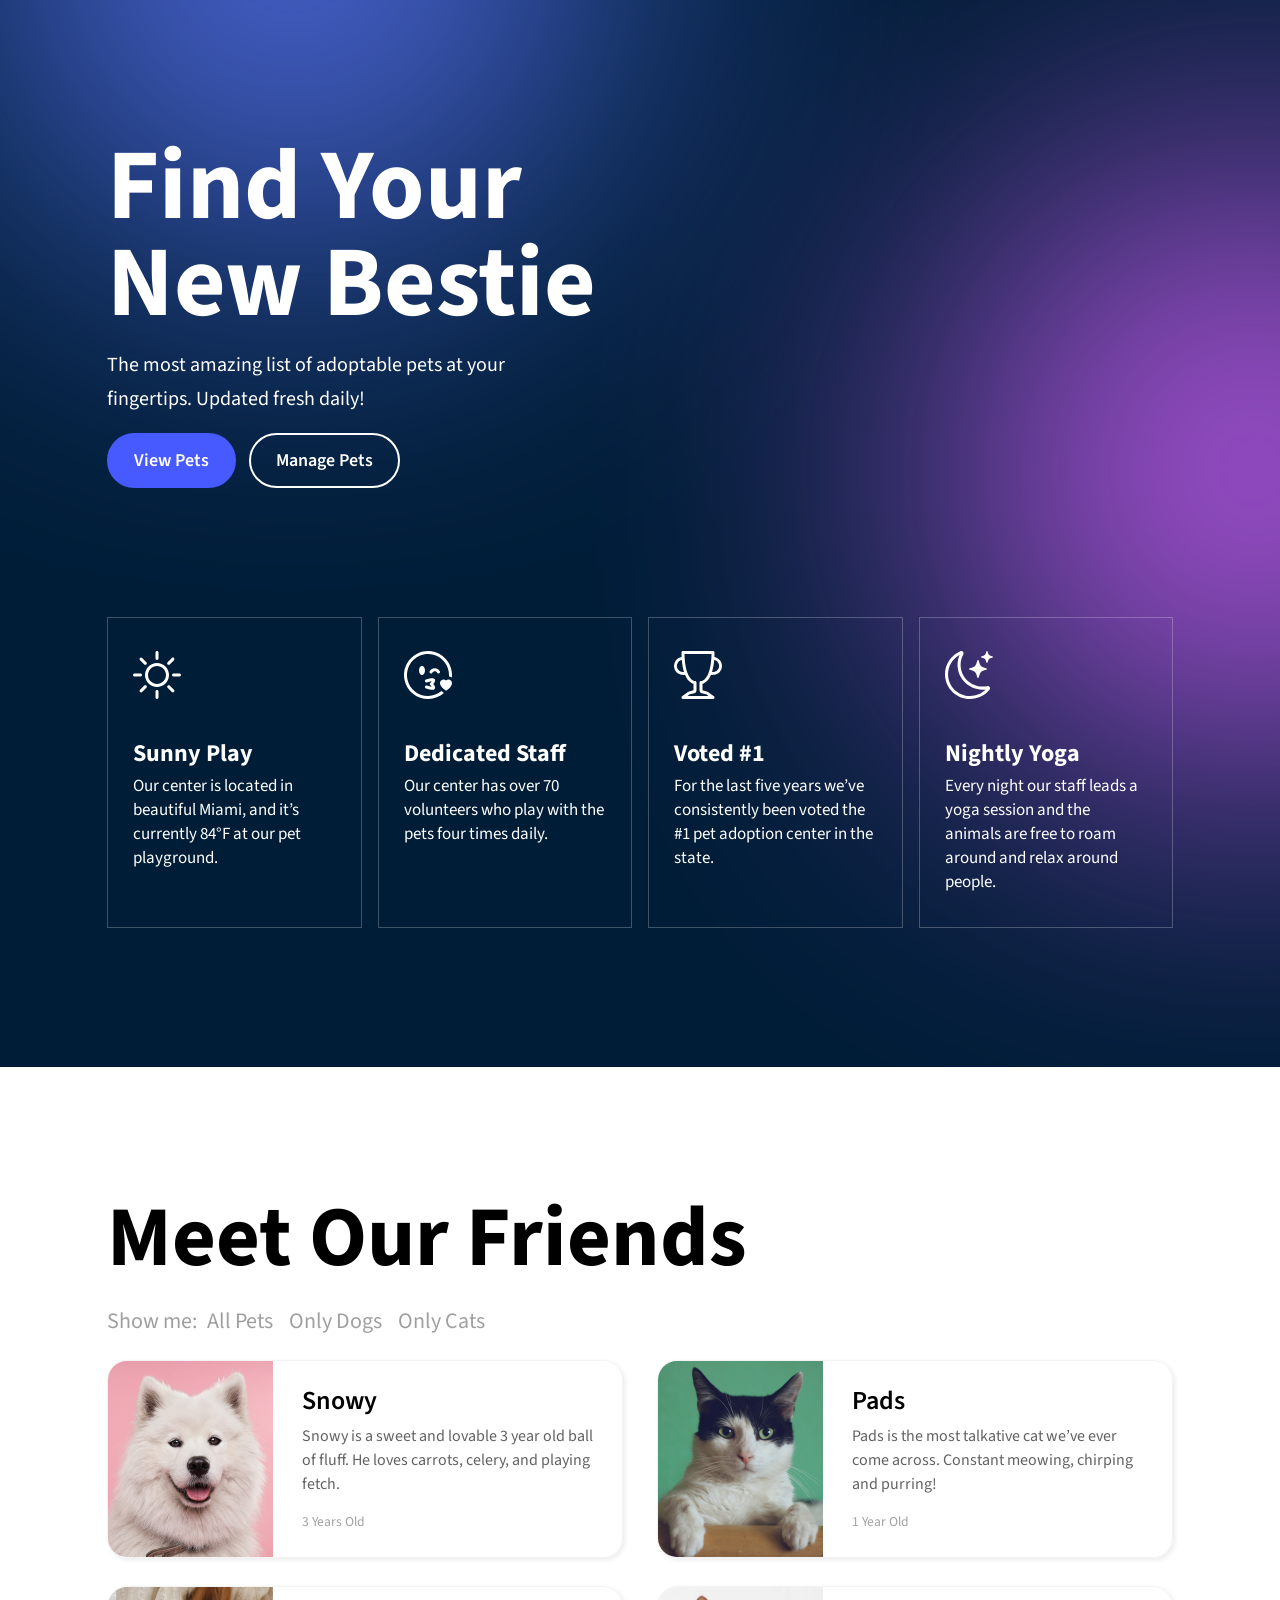
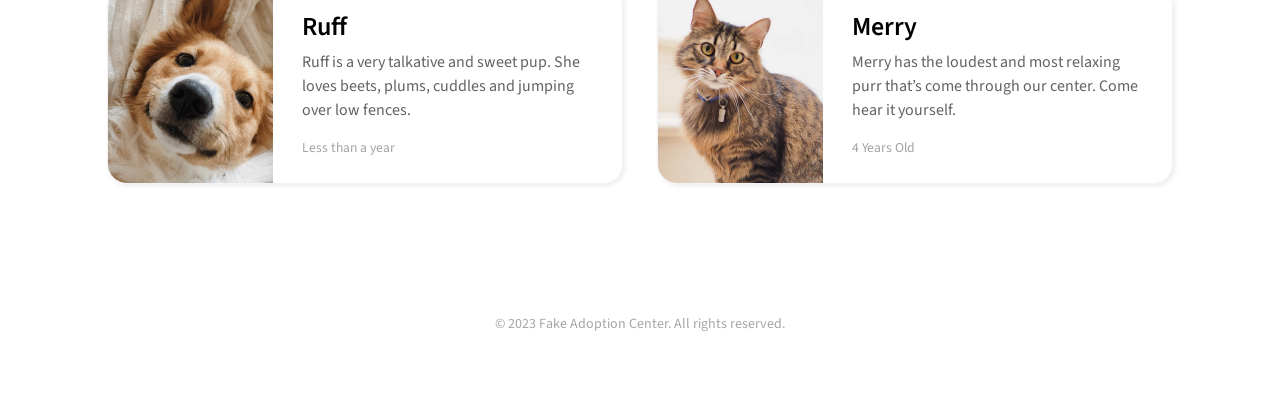
==== index.html @ 62ad1f4c "Update index.html" ====
<!DOCTYPE html>
<html lang="en">
  <head>
    <meta charset="UTF-8" />
    <meta name="viewport" content="width=device-width, initial-scale=1.0" />
    <title>Pet Adoption Center</title>
    <link rel="preconnect" href="https://fonts.googleapis.com" />
    <link rel="preconnect" href="https://fonts.gstatic.com" crossorigin />
    <link
      href="https://fonts.googleapis.com/css2?family=Source+Sans+3:wght@400;600;700&display=swap"
      rel="stylesheet"
    />
    <link rel="stylesheet" href="styles.css" />
  </head>

  <body>
    <div class="top-section-wrapper">
      <div class="top-section">
        <div class="actual-top-content">
          <h1>Find Your New Bestie</h1>
          <p class="intro-text">
            The most amazing list of adoptable pets at your fingertips. Updated
            fresh daily!
          </p>
          <div class="intro-buttons">
            <a href="#view-pets" class="our-btn utility-mr">View Pets</a>
            <a href="#" class="our-btn our-btn--outline">Manage Pets</a>
          </div>

          <div class="intro-features">
            <div class="intro-feature">
              <svg
                width="48"
                height="48"
                viewBox="0 0 48 48"
                fill="none"
                xmlns="http://www.w3.org/2000/svg"
              >
                <g clip-path="url(#clip0_15_6)">
                  <path
                    d="M24 33C21.6131 33 19.3239 32.0518 17.636 30.364C15.9482 28.6761 15 26.3869 15 24C15 21.6131 15.9482 19.3239 17.636 17.636C19.3239 15.9482 21.6131 15 24 15C26.3869 15 28.6761 15.9482 30.364 17.636C32.0518 19.3239 33 21.6131 33 24C33 26.3869 32.0518 28.6761 30.364 30.364C28.6761 32.0518 26.3869 33 24 33ZM24 36C27.1826 36 30.2348 34.7357 32.4853 32.4853C34.7357 30.2348 36 27.1826 36 24C36 20.8174 34.7357 17.7652 32.4853 15.5147C30.2348 13.2643 27.1826 12 24 12C20.8174 12 17.7652 13.2643 15.5147 15.5147C13.2643 17.7652 12 20.8174 12 24C12 27.1826 13.2643 30.2348 15.5147 32.4853C17.7652 34.7357 20.8174 36 24 36ZM24 0C24.3978 0 24.7794 0.158035 25.0607 0.43934C25.342 0.720644 25.5 1.10218 25.5 1.5V7.5C25.5 7.89782 25.342 8.27936 25.0607 8.56066C24.7794 8.84196 24.3978 9 24 9C23.6022 9 23.2206 8.84196 22.9393 8.56066C22.658 8.27936 22.5 7.89782 22.5 7.5V1.5C22.5 1.10218 22.658 0.720644 22.9393 0.43934C23.2206 0.158035 23.6022 0 24 0ZM24 39C24.3978 39 24.7794 39.158 25.0607 39.4393C25.342 39.7206 25.5 40.1022 25.5 40.5V46.5C25.5 46.8978 25.342 47.2794 25.0607 47.5607C24.7794 47.842 24.3978 48 24 48C23.6022 48 23.2206 47.842 22.9393 47.5607C22.658 47.2794 22.5 46.8978 22.5 46.5V40.5C22.5 40.1022 22.658 39.7206 22.9393 39.4393C23.2206 39.158 23.6022 39 24 39ZM48 24C48 24.3978 47.842 24.7794 47.5607 25.0607C47.2794 25.342 46.8978 25.5 46.5 25.5H40.5C40.1022 25.5 39.7206 25.342 39.4393 25.0607C39.158 24.7794 39 24.3978 39 24C39 23.6022 39.158 23.2206 39.4393 22.9393C39.7206 22.658 40.1022 22.5 40.5 22.5H46.5C46.8978 22.5 47.2794 22.658 47.5607 22.9393C47.842 23.2206 48 23.6022 48 24ZM9 24C9 24.3978 8.84196 24.7794 8.56066 25.0607C8.27936 25.342 7.89782 25.5 7.5 25.5H1.5C1.10218 25.5 0.720644 25.342 0.43934 25.0607C0.158035 24.7794 0 24.3978 0 24C0 23.6022 0.158035 23.2206 0.43934 22.9393C0.720644 22.658 1.10218 22.5 1.5 22.5H7.5C7.89782 22.5 8.27936 22.658 8.56066 22.9393C8.84196 23.2206 9 23.6022 9 24ZM40.971 7.029C41.2522 7.31029 41.4102 7.69175 41.4102 8.0895C41.4102 8.48725 41.2522 8.86871 40.971 9.15L36.729 13.395C36.5895 13.5343 36.424 13.6447 36.2419 13.72C36.0597 13.7953 35.8645 13.834 35.6674 13.8338C35.2694 13.8336 34.8878 13.6752 34.6065 13.3935C34.4672 13.254 34.3568 13.0885 34.2815 12.9064C34.2062 12.7242 34.1675 12.529 34.1677 12.3319C34.1679 11.9339 34.3263 11.5523 34.608 11.271L38.85 7.029C39.1313 6.74779 39.5128 6.58982 39.9105 6.58982C40.3082 6.58982 40.6897 6.74779 40.971 7.029ZM13.392 34.608C13.6732 34.8893 13.8312 35.2708 13.8312 35.6685C13.8312 36.0662 13.6732 36.4477 13.392 36.729L9.15 40.971C8.8671 41.2442 8.48819 41.3954 8.0949 41.392C7.7016 41.3886 7.32538 41.2308 7.04727 40.9527C6.76916 40.6746 6.61141 40.2984 6.60799 39.9051C6.60457 39.5118 6.75576 39.1329 7.029 38.85L11.271 34.608C11.5523 34.3268 11.9338 34.1688 12.3315 34.1688C12.7292 34.1688 13.1107 34.3268 13.392 34.608ZM40.971 40.971C40.6897 41.2522 40.3082 41.4102 39.9105 41.4102C39.5128 41.4102 39.1313 41.2522 38.85 40.971L34.608 36.729C34.3348 36.4461 34.1836 36.0672 34.187 35.6739C34.1904 35.2806 34.3482 34.9044 34.6263 34.6263C34.9044 34.3482 35.2806 34.1904 35.6739 34.187C36.0672 34.1836 36.4461 34.3348 36.729 34.608L40.971 38.85C41.2522 39.1313 41.4102 39.5128 41.4102 39.9105C41.4102 40.3082 41.2522 40.6897 40.971 40.971ZM13.392 13.395C13.1107 13.6762 12.7292 13.8342 12.3315 13.8342C11.9338 13.8342 11.5523 13.6762 11.271 13.395L7.029 9.15C6.88573 9.01163 6.77146 8.84611 6.69285 8.66311C6.61423 8.4801 6.57286 8.28327 6.57112 8.0841C6.56939 7.88493 6.60735 7.68741 6.68277 7.50307C6.75819 7.31872 6.86957 7.15125 7.01041 7.01041C7.15125 6.86957 7.31872 6.75819 7.50307 6.68277C7.68741 6.60735 7.88493 6.56939 8.0841 6.57112C8.28327 6.57286 8.4801 6.61423 8.66311 6.69285C8.84611 6.77146 9.01163 6.88573 9.15 7.029L13.392 11.271C13.5317 11.4103 13.6425 11.5759 13.7181 11.7581C13.7938 11.9403 13.8327 12.1357 13.8327 12.333C13.8327 12.5303 13.7938 12.7257 13.7181 12.9079C13.6425 13.0901 13.5317 13.2557 13.392 13.395Z"
                    fill="white"
                  />
                </g>
                <defs>
                  <clipPath id="clip0_15_6">
                    <rect width="48" height="48" fill="white" />
                  </clipPath>
                </defs>
              </svg>

              <h2>Sunny Play</h2>

              <p>
                Our center is located in beautiful Miami, and it&rsquo;s
                currently 84°F at our pet playground.
              </p>
            </div>
            <div class="intro-feature">
              <svg
                width="48"
                height="48"
                viewBox="0 0 48 48"
                fill="none"
                xmlns="http://www.w3.org/2000/svg"
              >
                <g clip-path="url(#clip0_15_29)">
                  <path
                    fill-rule="evenodd"
                    clip-rule="evenodd"
                    d="M37.479 40.104C33.7639 43.213 29.0881 44.9419 24.244 44.9977C19.4 45.0536 14.6856 43.433 10.8997 40.4105C7.11388 37.3881 4.48942 33.1497 3.47109 28.4135C2.45275 23.6774 3.10317 18.7349 5.31214 14.4234C7.5211 10.112 11.1527 6.69687 15.5917 4.75677C20.0306 2.81666 25.0037 2.4709 29.6684 3.77808C34.3331 5.08526 38.4024 7.96498 41.1867 11.9293C43.971 15.8935 45.2991 20.6985 44.946 25.53C45.978 25.629 46.986 25.971 47.871 26.514C48.458 20.9469 47.0804 15.3497 43.9766 10.6909C40.8728 6.03218 36.2382 2.60494 30.8745 1.00222C25.5109 -0.600492 19.7557 -0.277844 14.6048 1.91434C9.45393 4.10652 5.23138 8.03032 2.66779 13.0068C0.104206 17.9833 -0.639128 23.6994 0.566406 29.166C1.77194 34.6326 4.8505 39.5059 9.2694 42.9426C13.6883 46.3792 19.1695 48.1631 24.7647 47.9855C30.3599 47.8079 35.7169 45.68 39.909 41.97C39.0627 41.3968 38.2512 40.7737 37.479 40.104ZM26.286 30.444C25.1654 30.7128 24.0574 31.0311 22.965 31.398C22.7757 31.4677 22.5743 31.4985 22.3729 31.4886C22.1714 31.4787 21.974 31.4282 21.7925 31.3403C21.611 31.2523 21.4491 31.1286 21.3164 30.9766C21.1838 30.8247 21.0832 30.6475 21.0206 30.4557C20.9581 30.264 20.9348 30.0616 20.9523 29.8606C20.9697 29.6597 21.0275 29.4643 21.1222 29.2862C21.2169 29.1081 21.3466 28.9509 21.5034 28.8241C21.6602 28.6973 21.841 28.6034 22.035 28.548C23.175 28.173 24.441 27.786 25.611 27.519C26.721 27.261 27.951 27.06 28.92 27.195C29.4 27.261 30.102 27.45 30.603 28.053C31.167 28.731 31.164 29.544 30.996 30.168C30.7942 30.8115 30.4792 31.414 30.066 31.947C29.835 32.268 29.562 32.607 29.241 32.976C29.562 33.348 29.838 33.696 30.069 34.017C30.495 34.608 30.837 35.208 30.999 35.802C31.164 36.426 31.167 37.239 30.603 37.92C30.099 38.52 29.391 38.706 28.914 38.772C27.945 38.901 26.715 38.691 25.608 38.433C24.4031 38.1378 23.2111 37.7925 22.035 37.398C21.841 37.3426 21.6602 37.2487 21.5034 37.1219C21.3466 36.9951 21.2169 36.8379 21.1222 36.6598C21.0275 36.4817 20.9697 36.2863 20.9523 36.0854C20.9348 35.8844 20.9581 35.682 21.0206 35.4903C21.0832 35.2985 21.1838 35.1213 21.3164 34.9694C21.4491 34.8174 21.611 34.6937 21.7925 34.6057C21.974 34.5178 22.1714 34.4673 22.3729 34.4574C22.5743 34.4475 22.7757 34.4783 22.965 34.548C24.078 34.908 25.248 35.268 26.292 35.511C26.82 35.634 27.267 35.718 27.63 35.763C27.1687 35.1452 26.6655 34.5598 26.124 34.011C25.8544 33.7305 25.7044 33.3563 25.7055 32.9673C25.7066 32.5783 25.8588 32.2049 26.13 31.926C26.6693 31.3843 27.1705 30.8059 27.63 30.195C27.1781 30.2541 26.7295 30.3392 26.286 30.444ZM28.584 30.183L28.575 30.18L28.566 30.177C28.578 30.177 28.584 30.183 28.584 30.183ZM28.59 35.784L28.572 35.787C28.5778 35.7845 28.5838 35.7825 28.59 35.781V35.784ZM18 24C19.656 24 21 21.984 21 19.5C21 17.016 19.656 15 18 15C16.344 15 15 17.016 15 19.5C15 21.984 16.344 24 18 24ZM26.271 22.311C26.4432 22.4067 26.6325 22.4676 26.8282 22.4902C27.0239 22.5128 27.2221 22.4966 27.4115 22.4425C27.601 22.3885 27.7779 22.2976 27.9322 22.1752C28.0866 22.0528 28.2153 21.9012 28.311 21.729C28.5479 21.2867 28.8992 20.9161 29.3282 20.6559C29.7572 20.3958 30.2483 20.2556 30.75 20.25C31.767 20.25 32.685 20.82 33.189 21.729C33.3823 22.0767 33.7059 22.3334 34.0885 22.4425C34.471 22.5516 34.8813 22.5043 35.229 22.311C35.5767 22.1177 35.8333 21.7941 35.9425 21.4115C36.0516 21.029 36.0043 20.6187 35.811 20.271C35.3142 19.3613 34.5827 18.6013 33.6927 18.07C32.8026 17.5387 31.7865 17.2556 30.75 17.25C28.56 17.25 26.682 18.486 25.689 20.271C25.5933 20.4432 25.5324 20.6325 25.5098 20.8282C25.4872 21.0239 25.5034 21.2221 25.5575 21.4115C25.6115 21.601 25.7023 21.7779 25.8248 21.9322C25.9472 22.0866 26.0988 22.2153 26.271 22.311ZM42 29.484C45.33 26.064 53.652 32.052 42 39.75C30.348 32.052 38.67 26.064 42 29.487V29.484Z"
                    fill="white"
                  />
                </g>
                <defs>
                  <clipPath id="clip0_15_29">
                    <rect width="48" height="48" fill="white" />
                  </clipPath>
                </defs>
              </svg>

              <h2>Dedicated Staff</h2>

              <p>
                Our center has over 70 volunteers who play with the pets four
                times daily.
              </p>
            </div>
            <div class="intro-feature">
              <svg
                width="48"
                height="48"
                viewBox="0 0 48 48"
                fill="none"
                xmlns="http://www.w3.org/2000/svg"
              >
                <g clip-path="url(#clip0_15_31)">
                  <path
                    d="M7.5 1.5C7.5 1.10218 7.65804 0.720644 7.93934 0.43934C8.22065 0.158035 8.60218 0 9 0L39 0C39.3978 0 39.7794 0.158035 40.0607 0.43934C40.342 0.720644 40.5 1.10218 40.5 1.5C40.5 3.114 40.464 4.65 40.398 6.108C41.5834 6.30429 42.7175 6.73596 43.7334 7.37754C44.7493 8.01912 45.6265 8.85764 46.3131 9.84363C46.9998 10.8296 47.4821 11.9431 47.7316 13.1185C47.981 14.2938 47.9926 15.5072 47.7657 16.6872C47.5387 17.8671 47.0778 18.9896 46.4101 19.9885C45.7424 20.9874 44.8814 21.8426 43.8779 22.5034C42.8744 23.1643 41.7488 23.6176 40.5674 23.8365C39.3859 24.0554 38.1726 24.0355 36.999 23.778C34.629 29.373 31.365 32.109 28.5 32.811V39.33L32.775 40.398C33.357 40.542 33.906 40.803 34.386 41.163L39.9 45.3C40.1519 45.4889 40.3379 45.7522 40.4318 46.0527C40.5256 46.3533 40.5226 46.6757 40.423 46.9743C40.3235 47.273 40.1325 47.5328 39.8771 47.7169C39.6217 47.9009 39.3148 48 39 48H9C8.68518 48 8.37834 47.9009 8.12294 47.7169C7.86754 47.5328 7.67653 47.273 7.57698 46.9743C7.47742 46.6757 7.47436 46.3533 7.56823 46.0527C7.6621 45.7522 7.84814 45.4889 8.1 45.3L13.614 41.163C14.094 40.803 14.643 40.542 15.225 40.398L19.5 39.33V32.811C16.635 32.109 13.371 29.373 11.001 23.775C9.82676 24.0339 8.61255 24.0548 7.43008 23.8366C6.2476 23.6184 5.12084 23.1655 4.11634 22.5045C3.11184 21.8436 2.24997 20.9881 1.58162 19.9885C0.913275 18.9889 0.452009 17.8655 0.225066 16.6847C-0.00187797 15.5039 0.0101017 14.2895 0.260297 13.1134C0.510493 11.9373 0.993831 10.8232 1.68177 9.83701C2.3697 8.85081 3.24829 8.01245 4.26563 7.37146C5.28298 6.73047 6.41845 6.29984 7.605 6.105C7.53438 4.57102 7.49937 3.03561 7.5 1.5ZM7.797 9.12C6.23156 9.40643 4.84402 10.303 3.93963 11.6125C3.03523 12.922 2.68807 14.5371 2.9745 16.1025C3.26094 17.6679 4.15751 19.0555 5.46698 19.9599C6.77645 20.8643 8.39156 21.2114 9.957 20.925C8.958 17.775 8.193 13.887 7.797 9.12ZM38.046 20.925C39.6114 21.2114 41.2266 20.8643 42.536 19.9599C43.8455 19.0555 44.7421 17.6679 45.0285 16.1025C45.3149 14.5371 44.9678 12.922 44.0634 11.6125C43.159 10.303 41.7714 9.40643 40.206 9.12C39.807 13.89 39.042 17.775 38.046 20.925ZM10.512 3C10.533 4.551 10.59 6.018 10.68 7.407C11.07 13.491 12.051 18.045 13.29 21.408C15.882 28.44 19.452 30 21 30C21.3978 30 21.7794 30.158 22.0607 30.4393C22.342 30.7206 22.5 31.1022 22.5 31.5V39.33C22.5 39.9988 22.2765 40.6484 21.865 41.1756C21.4536 41.7029 20.8777 42.0775 20.229 42.24L15.951 43.308C15.7568 43.3563 15.5742 43.443 15.414 43.563L13.5 45H34.5L32.586 43.563C32.4249 43.4427 32.2412 43.356 32.046 43.308L27.771 42.24C27.1223 42.0775 26.5464 41.7029 26.135 41.1756C25.7235 40.6484 25.5 39.9988 25.5 39.33V31.5C25.5 31.1022 25.658 30.7206 25.9393 30.4393C26.2206 30.158 26.6022 30 27 30C28.548 30 32.118 28.44 34.71 21.408C35.949 18.048 36.93 13.488 37.32 7.407C37.41 6.018 37.467 4.551 37.488 3H10.512Z"
                    fill="white"
                  />
                </g>
                <defs>
                  <clipPath id="clip0_15_31">
                    <rect width="48" height="48" fill="white" />
                  </clipPath>
                </defs>
              </svg>

              <h2>Voted #1</h2>

              <p>
                For the last five years we&rsquo;ve consistently been voted the
                #1 pet adoption center in the state.
              </p>
            </div>
            <div class="intro-feature">
              <svg
                width="48"
                height="48"
                viewBox="0 0 48 48"
                fill="none"
                xmlns="http://www.w3.org/2000/svg"
              >
                <g clip-path="url(#clip0_15_33)">
                  <path
                    d="M18 0.83401C18.2928 1.18985 18.4722 1.62533 18.515 2.08418C18.5578 2.54303 18.462 3.00417 18.24 3.40801C16.5056 6.59243 15.5998 10.1619 15.606 13.788C15.606 25.851 25.44 35.619 37.56 35.619C39.141 35.619 40.68 35.454 42.159 35.139C42.6124 35.0408 43.0846 35.0784 43.5168 35.247C43.949 35.4156 44.3219 35.7077 44.589 36.087C44.871 36.4814 45.0147 36.9578 44.9979 37.4423C44.9811 37.9268 44.8046 38.3922 44.496 38.766C42.1431 41.6563 39.1747 43.9851 35.8075 45.5826C32.4403 47.18 28.759 48.0059 25.032 48C11.202 48 0 36.858 0 23.13C0 12.798 6.342 3.93601 15.372 0.18001C15.8218 -0.0100939 16.3212 -0.049112 16.795 0.0688175C17.2689 0.186747 17.6918 0.455256 18 0.83401ZM14.574 3.93301C11.1018 5.7955 8.19911 8.56394 6.17439 11.9441C4.14968 15.3243 3.0786 19.1898 3.075 23.13C3.075 35.19 12.912 44.958 25.032 44.958C27.9343 44.963 30.8088 44.3924 33.4892 43.2791C36.1695 42.1657 38.6024 40.5319 40.647 38.472C39.636 38.598 38.607 38.661 37.56 38.661C23.73 38.661 12.531 27.519 12.531 13.791C12.531 10.29 13.257 6.95701 14.574 3.93301Z"
                    fill="white"
                  />
                  <path
                    d="M32.382 9.44399C32.425 9.31408 32.5079 9.20102 32.6188 9.12089C32.7298 9.04076 32.8632 8.99763 33 8.99763C33.1369 8.99763 33.2702 9.04076 33.3812 9.12089C33.4921 9.20102 33.575 9.31408 33.618 9.44399L34.779 12.93C35.298 14.484 36.516 15.702 38.07 16.221L41.556 17.382C41.6859 17.425 41.799 17.5079 41.8791 17.6188C41.9592 17.7298 42.0024 17.8631 42.0024 18C42.0024 18.1368 41.9592 18.2702 41.8791 18.3812C41.799 18.4921 41.6859 18.575 41.556 18.618L38.07 19.779C37.3036 20.0343 36.6072 20.4647 36.0359 21.0359C35.4647 21.6071 35.0344 22.3036 34.779 23.07L33.618 26.556C33.575 26.6859 33.4921 26.799 33.3812 26.8791C33.2702 26.9592 33.1369 27.0024 33 27.0024C32.8632 27.0024 32.7298 26.9592 32.6188 26.8791C32.5079 26.799 32.425 26.6859 32.382 26.556L31.221 23.07C30.9657 22.3036 30.5353 21.6071 29.9641 21.0359C29.3929 20.4647 28.6964 20.0343 27.93 19.779L24.444 18.618C24.3141 18.575 24.201 18.4921 24.1209 18.3812C24.0408 18.2702 23.9977 18.1368 23.9977 18C23.9977 17.8631 24.0408 17.7298 24.1209 17.6188C24.201 17.5079 24.3141 17.425 24.444 17.382L27.93 16.221C28.6964 15.9656 29.3929 15.5353 29.9641 14.9641C30.5353 14.3928 30.9657 13.6964 31.221 12.93L32.382 9.44399ZM41.589 0.296994C41.6186 0.211573 41.6741 0.137502 41.7478 0.0850788C41.8214 0.0326558 41.9096 0.00448608 42 0.00448608C42.0904 0.00448608 42.1786 0.0326558 42.2522 0.0850788C42.3259 0.137502 42.3814 0.211573 42.411 0.296994L43.185 2.61899C43.53 3.65699 44.343 4.46999 45.381 4.81499L47.703 5.58899C47.7884 5.61861 47.8625 5.6741 47.9149 5.74776C47.9674 5.82142 47.9955 5.90958 47.9955 5.99999C47.9955 6.0904 47.9674 6.17857 47.9149 6.25222C47.8625 6.32588 47.7884 6.38138 47.703 6.41099L45.381 7.18499C44.8695 7.35516 44.4047 7.64224 44.0235 8.02344C43.6423 8.40464 43.3552 8.86946 43.185 9.38099L42.411 11.703C42.3814 11.7884 42.3259 11.8625 42.2522 11.9149C42.1786 11.9673 42.0904 11.9955 42 11.9955C41.9096 11.9955 41.8214 11.9673 41.7478 11.9149C41.6741 11.8625 41.6186 11.7884 41.589 11.703L40.815 9.38099C40.6448 8.86946 40.3578 8.40464 39.9766 8.02344C39.5954 7.64224 39.1305 7.35516 38.619 7.18499L36.297 6.41099C36.2116 6.38138 36.1375 6.32588 36.0851 6.25222C36.0327 6.17857 36.0045 6.0904 36.0045 5.99999C36.0045 5.90958 36.0327 5.82142 36.0851 5.74776C36.1375 5.6741 36.2116 5.61861 36.297 5.58899L38.619 4.81499C39.657 4.46999 40.47 3.65699 40.815 2.61899L41.589 0.299994V0.296994Z"
                    fill="white"
                  />
                </g>
                <defs>
                  <clipPath id="clip0_15_33">
                    <rect width="48" height="48" fill="white" />
                  </clipPath>
                </defs>
              </svg>

              <h2>Nightly Yoga</h2>

              <p>
                Every night our staff leads a yoga session and the animals are
                free to roam around and relax around people.
              </p>
            </div>
          </div>
        </div>

        <div class="circle"></div>
        <div class="circle-two"></div>
      </div>
    </div>

    <div class="page-section" id="view-pets">
      <div class="page-section-inner">
        <h2 class="page-section-title">Meet Our Friends</h2>
        <div class="pet-filter">
          <p>
            Show me: <button>All Pets</button> <button>Only Dogs</button>
            <button>Only Cats</button>
          </p>
        </div>

        <div class="list-of-pets">
          <div class="pet-card">
            <div class="pet-card-text">
              <h3>Snowy</h3>
              <p class="pet-description">
                Snowy is a sweet and lovable 3 year old ball of fluff. He loves
                carrots, celery, and playing fetch.
              </p>
              <p class="pet-age">3 Years Old</p>
            </div>
            <div class="pet-card-photo">
              <img
                src="images/snowy.jpg"
                alt="A white fluffy dog names Snowy"
              />
            </div>
          </div>
          <!--end of pet-card 1-->
          <div class="pet-card">
            <div class="pet-card-text">
              <h3>Pads</h3>
              <p class="pet-description">
                Pads is the most talkative cat we&rsquo;ve ever come across.
                Constant meowing, chirping and purring!
              </p>
              <p class="pet-age">1 Year Old</p>
            </div>
            <div class="pet-card-photo">
              <img src="images/pads.jpg" alt="Cute cat with black eye patch" />
            </div>
          </div>
          <!--end of pet-card 2-->
          <div class="pet-card">
            <div class="pet-card-text">
              <h3>Ruff</h3>
              <p class="pet-description">
                Ruff is a very talkative and sweet pup. She loves beets, plums,
                cuddles and jumping over low fences.
              </p>
              <p class="pet-age">Less than a year</p>
            </div>
            <div class="pet-card-photo">
              <img src="images/ruff.jpg" alt="An adorable tan and white dog" />
            </div>
          </div>
          <!--end of pet-card 3-->

          <div class="pet-card">
            <div class="pet-card-text">
              <h3>Merry</h3>
              <p class="pet-description">
                Merry has the loudest and most relaxing purr that&rsquo;s come
                through our center. Come hear it yourself.
              </p>
              <p class="pet-age">4 Years Old</p>
            </div>
            <div class="pet-card-photo">
              <img src="images/merry.jpg" alt="Cuddly brown and tan cat" />
            </div>
          </div>
          <!--end of pet-card 4-->
        </div>
      </div>
      <!--end of list-of-pets-->
    </div>

    <footer class="site-footer">
      <p>&copy; 2023 Fake Adoption Center. All rights reserved.</p>
    </footer>
  </body>
</html>
---- styles.css ----
/* pixels / 16 -> e.g 14 / 16 = 0.875rem */

body,
html {
  margin: 0;
  padding: 0;
  background-color: white;
}

html {
  scroll-behavior: smooth;
}

body {
  font-family: "Source Sans 3", sans-serif;
}

.top-section-wrapper {
  overflow: hidden;
  background-color: #001d37;
  padding-left: 16px;
  padding-right: 16px;
}

.top-section {
  color: white;
  padding-top: 80px;
  padding-bottom: 80px;
  max-width: 1066px;
  margin: 0 auto;
  position: relative;
}

.actual-top-content {
  z-index: 2;
  position: relative;
}

.top-section h1 {
  font-size: 4rem;
  margin: 0;
  line-height: 97.3%;
  max-width: 525px;
}

.intro-text {
  font-size: 1.25rem;
  line-height: 169.3%;
  margin: 1rem 0;
  max-width: 435px;
}

.intro-buttons {
  margin-bottom: 70px;
}

.our-btn {
  display: inline-block;
  font-size: 1.125rem;
  font-weight: 600;
  background-color: #475aff;
  border: 2px solid #475aff;
  color: #fff;
  text-decoration: none;
  padding: 13px 25px;
  border-radius: 1000px;
  transition: background-color 0.3s ease-out, border 0.3s ease-out,
    color 0.3s ease-out;
}

.our-btn:hover {
  background-color: #2e40e2;
  border: 2px solid #2e40e2;
}

.our-btn--outline {
  background-color: transparent;
  border: 2px solid white;
}
.our-btn--outline:hover {
  background-color: white;
  color: #475aff;
  border: 2px solid white;
}

.utility-mr {
  margin-right: 10px;
}

.intro-feature {
  padding: 33px 25px;
  border: 1px solid rgba(255, 255, 255, 0.24);
}

.intro-feature p {
  margin: 0;
  font-size: 1.0625rem;
}

.intro-feature h2 {
  font-size: 1.5rem;
  margin: 31px 0 3px 0;
}

.intro-features {
  display: grid;
  column-gap: 16px;
  row-gap: 16px;
}

@media screen and (min-width: 580px) {
  .intro-features {
    grid-template-columns: 1fr 1fr;
  }
}
@media screen and (min-width: 900px) {
  .intro-features {
    grid-template-columns: 1fr 1fr 1fr 1fr;
  }
}

.circle {
  width: 617px;
  height: 617px;
  background: #d660ff;
  opacity: 0.85;
  border-radius: 50%;
  filter: blur(150px);
  position: absolute;
  top: 162px;
  right: -390px;
}

.circle-two {
  width: 617px;
  height: 617px;
  background: #6079ff;
  opacity: 0.85;
  border-radius: 50%;
  filter: blur(150px);
  position: absolute;
  top: -365px;
  left: -123px;
}

.page-section {
  background-color: #fff;
  padding: 70px 16px;
}

.page-section-inner {
  max-width: 1066px;
  margin: 0 auto;
}

.page-section-title {
  font-size: 4rem;
  margin: 0;
  line-height: 1;
}

.pet-filter {
  color: #9f9f9f;
  font-size: 1.15rem;
}

.pet-filter button {
  background-color: transparent;
  border: none;
  font-family: "Source Sans 3", sans-serif;
  font-size: 1.15rem;
  color: #9f9f9f;
}

.site-footer p {
  text-align: center;
  color: #a6a6a6;
  font-size: 0.875rem;
  margin: 0;
  padding: 0 0 65px 0;
}

/* Pet Cards */
.list-of-pets {
  display: grid;
  grid-template-columns: repeat(auto-fit, minmax(340px, 1fr));
  column-gap: 34px;
  row-gap: 16px;
}

.pet-card {
  overflow: hidden;
  /* if I don't have this the image overflows... */
  /* ...the cards have rounded corners, but the overflow makes the square */
  display: grid;
  grid-template-columns: 120px 1fr;
  border: 1px solid #f3f3f3;
  box-shadow: 2px 2px 5px rgba(0, 0, 0, 0.08);
  border-radius: 20px;
}

.pet-card-photo {
  order: 1;
  grid-row: 1;
}

.pet-card-photo img {
  width: 100%;
  height: 100%;
  object-fit: cover;
  display: block;
}

.pet-card-text {
  padding: 18px 16px;
}

.pet-card-text h3 {
  margin: 0 0 5px 0;
  font-size: 1.625rem;
  font-weight: 600;
}

.pet-description {
  font-size: 0.9rem;
  margin: 0 0 1rem 0;
  color: #626262;
  line-height: 150%;
}

.pet-age {
  color: #a2a2a2;
  font-size: 0.85rem;
  margin: 0;
}
/* end of pet cards */

@media screen and (min-width: 600px) {
  .pet-card {
    grid-template-columns: 165px 1fr;
  }
  .pet-description {
    font-size: 1rem;
  }
  .pet-card-text {
    padding: 21px 29px;
  }
  .list-of-pets {
    row-gap: 28px;
  }
  .pet-filter {
    font-size: 1.375rem;
  }
  .pet-filter button {
    font-size: 1.375rem;
  }
  .page-section-title {
    font-size: 5.31rem;
  }
  .page-section {
    padding: 130px 16px;
  }
  .intro-buttons {
    margin-bottom: 129px;
  }

  .top-section h1 {
    font-size: 6.25rem;
  }
  .top-section {
    padding-top: 139px;
    padding-bottom: 139px;
  }
}
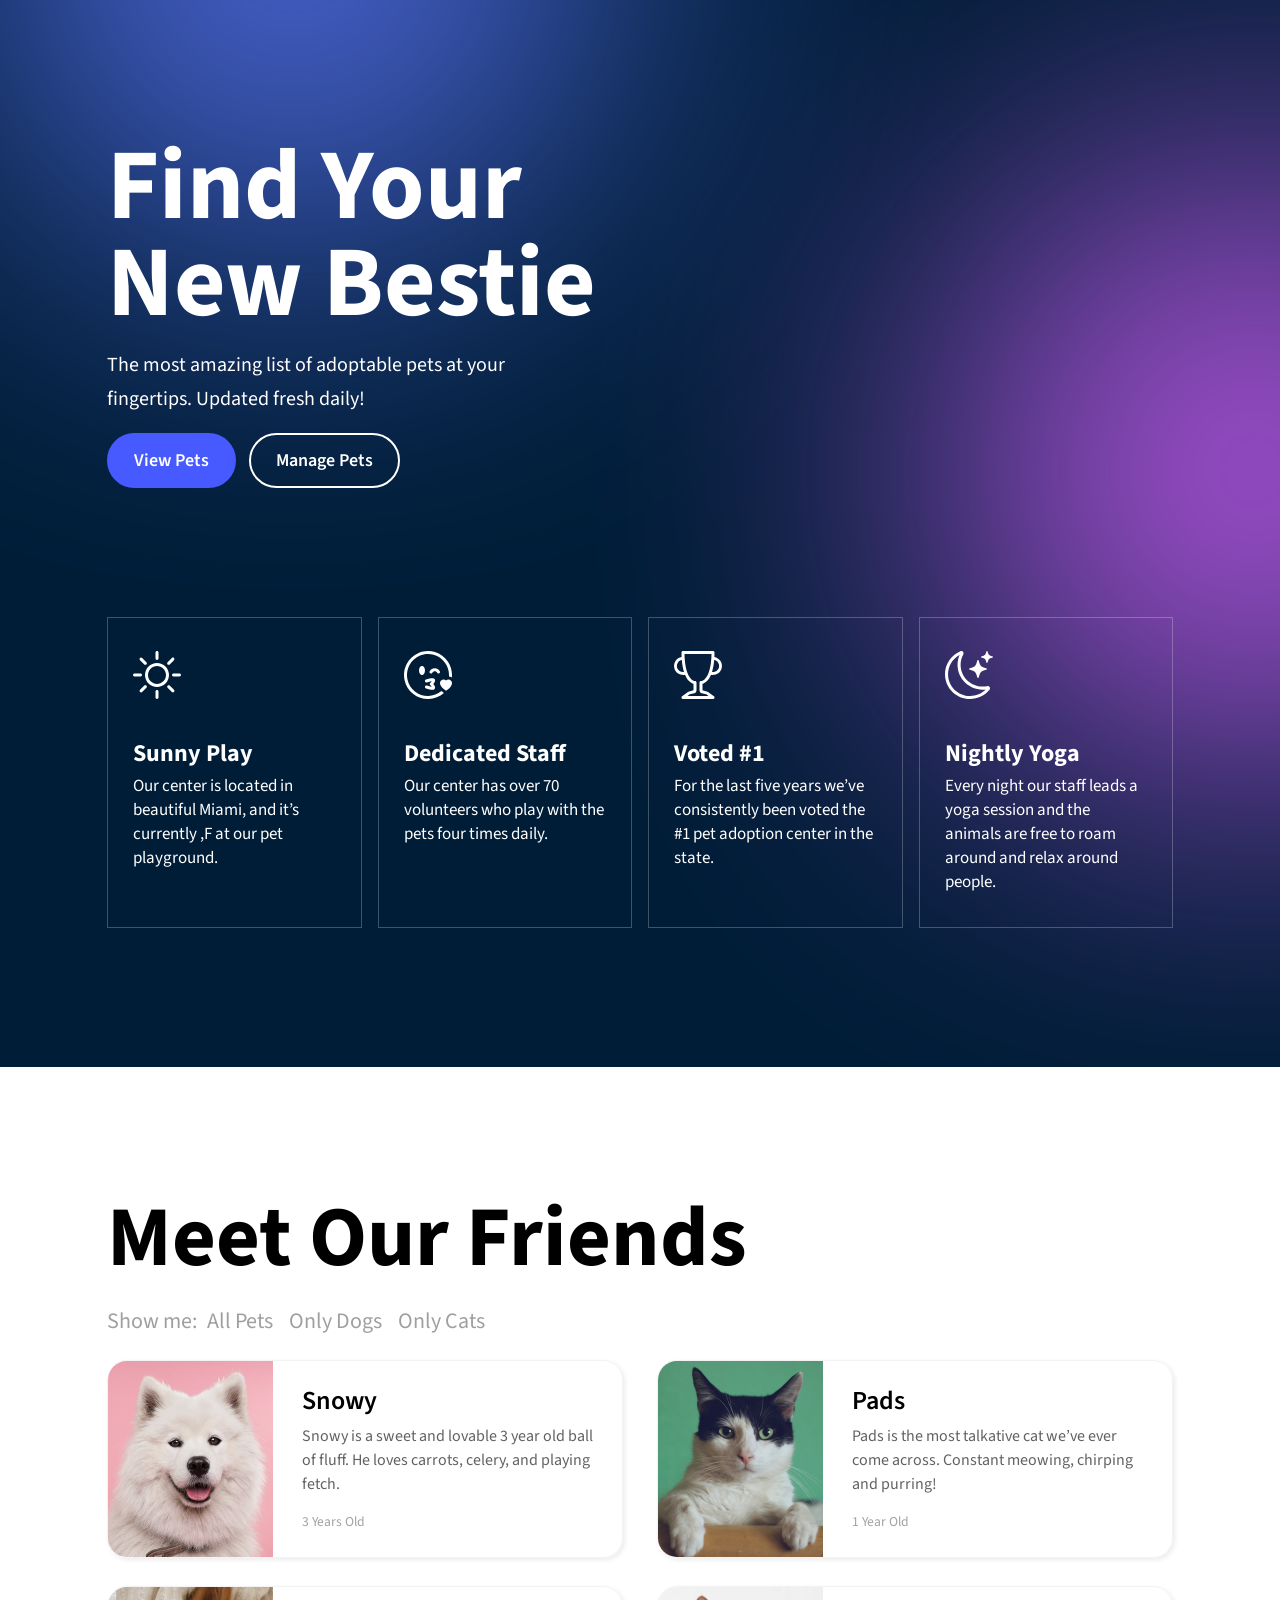
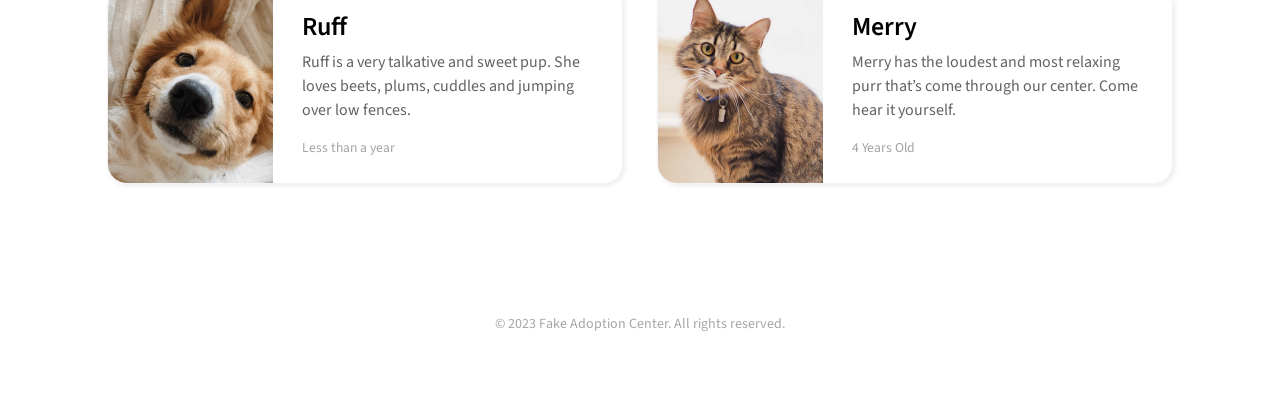
==== commit 84cf3f3f: "first step in making temperature value dynamic" ====
--- a/index.html
+++ b/index.html
@@ -53,7 +53,7 @@
 
               <p>
                 Our center is located in beautiful Miami, and it&rsquo;s
-                currently 84°F at our pet playground.
+                currently ,<span></span>F at our pet playground.
               </p>
             </div>
             <div class="intro-feature">
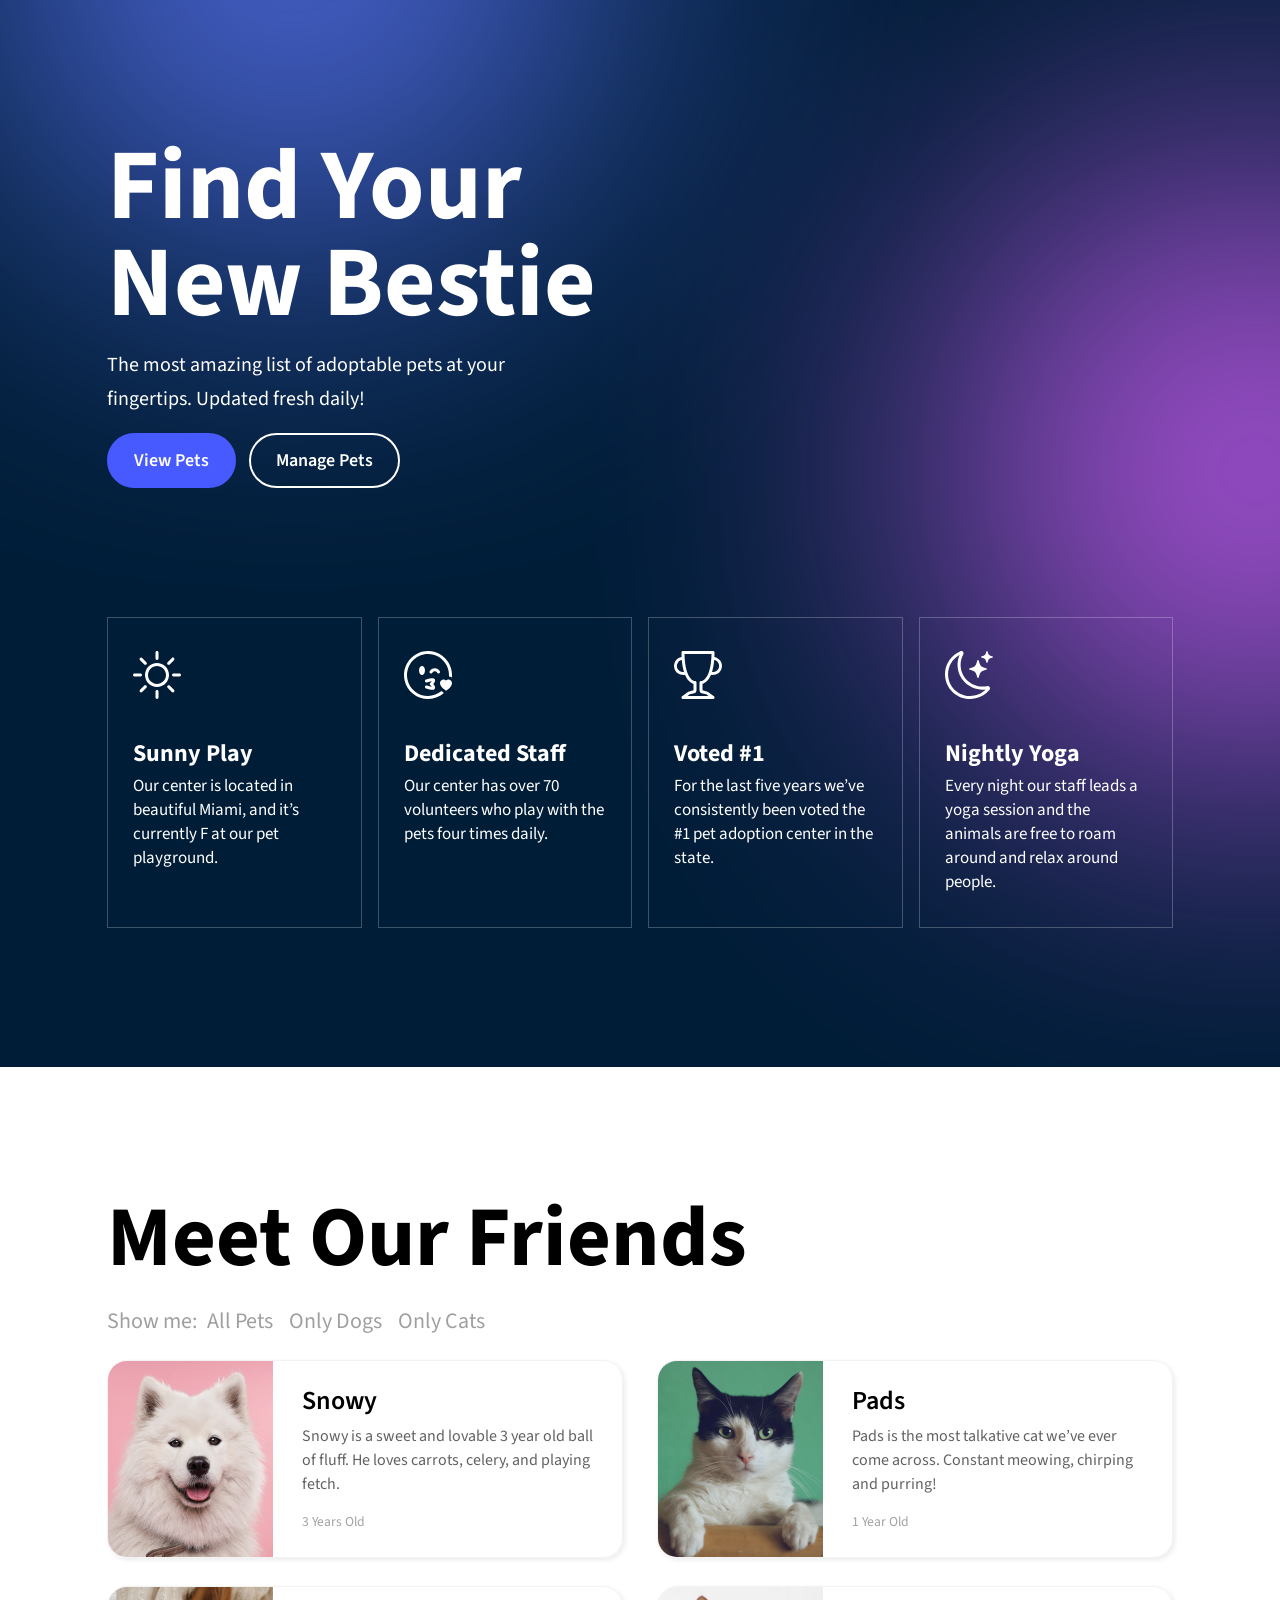
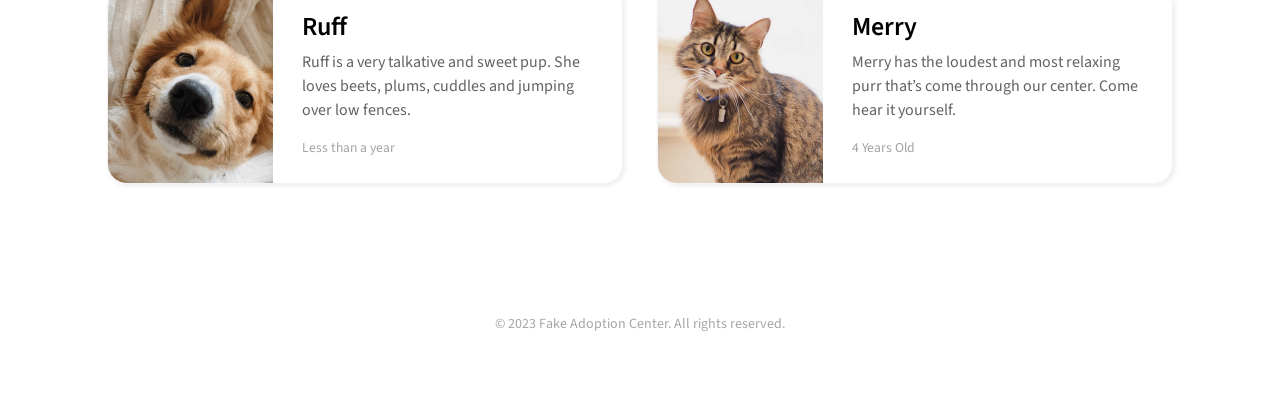
==== commit eeab7358: "First step of making temperature value dynamic" ====
--- a/index.html
+++ b/index.html
@@ -53,7 +53,7 @@
 
               <p>
                 Our center is located in beautiful Miami, and it&rsquo;s
-                currently ,<span></span>F at our pet playground.
+                currently <span></span>F at our pet playground.
               </p>
             </div>
             <div class="intro-feature">
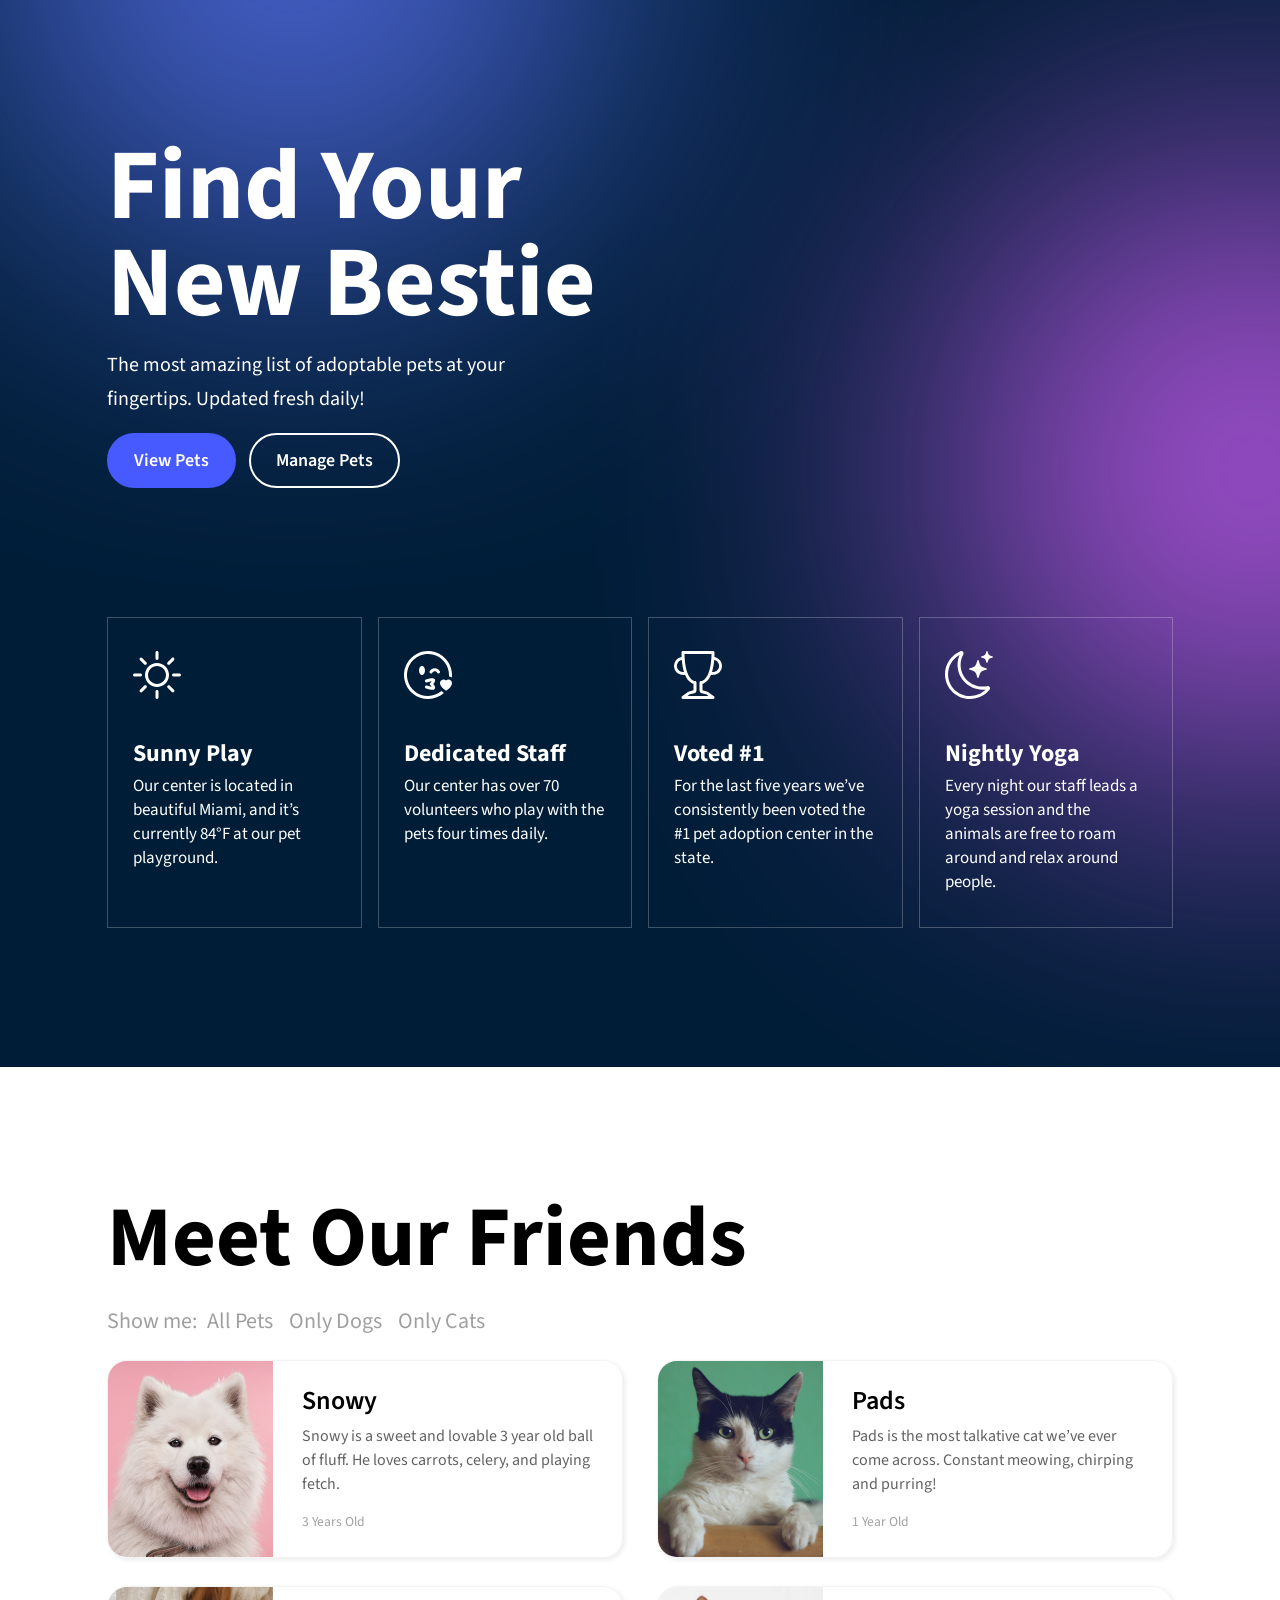
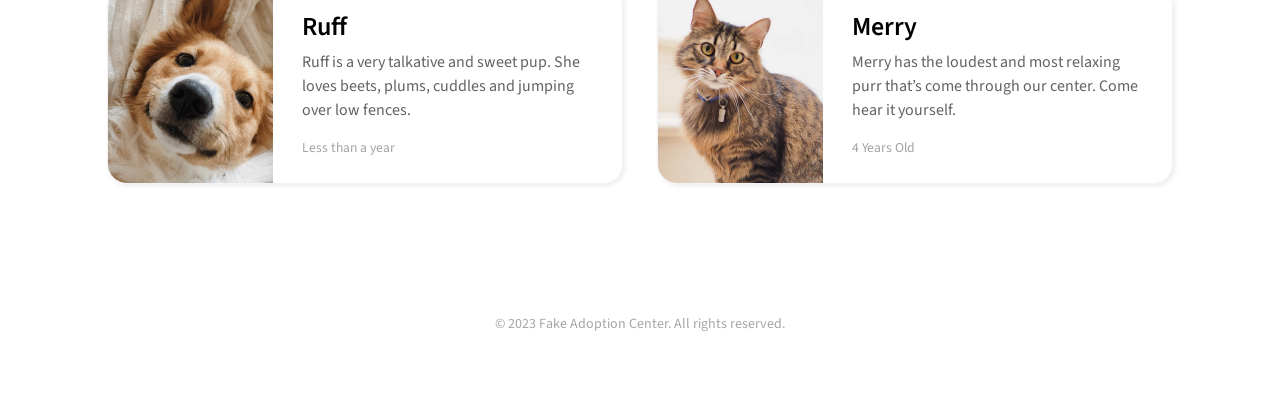
==== commit 65f4bc23: "Changed the titl on my iMac as a test" ====
--- a/index.html
+++ b/index.html
@@ -3,7 +3,7 @@
   <head>
     <meta charset="UTF-8" />
     <meta name="viewport" content="width=device-width, initial-scale=1.0" />
-    <title>Pet Adoption Center</title>
+    <title>Pet Adoption Center!!!</title>
     <link rel="preconnect" href="https://fonts.googleapis.com" />
     <link rel="preconnect" href="https://fonts.gstatic.com" crossorigin />
     <link
@@ -53,7 +53,7 @@
 
               <p>
                 Our center is located in beautiful Miami, and it&rsquo;s
-                currently <span></span>F at our pet playground.
+                currently 84°F at our pet playground.
               </p>
             </div>
             <div class="intro-feature">
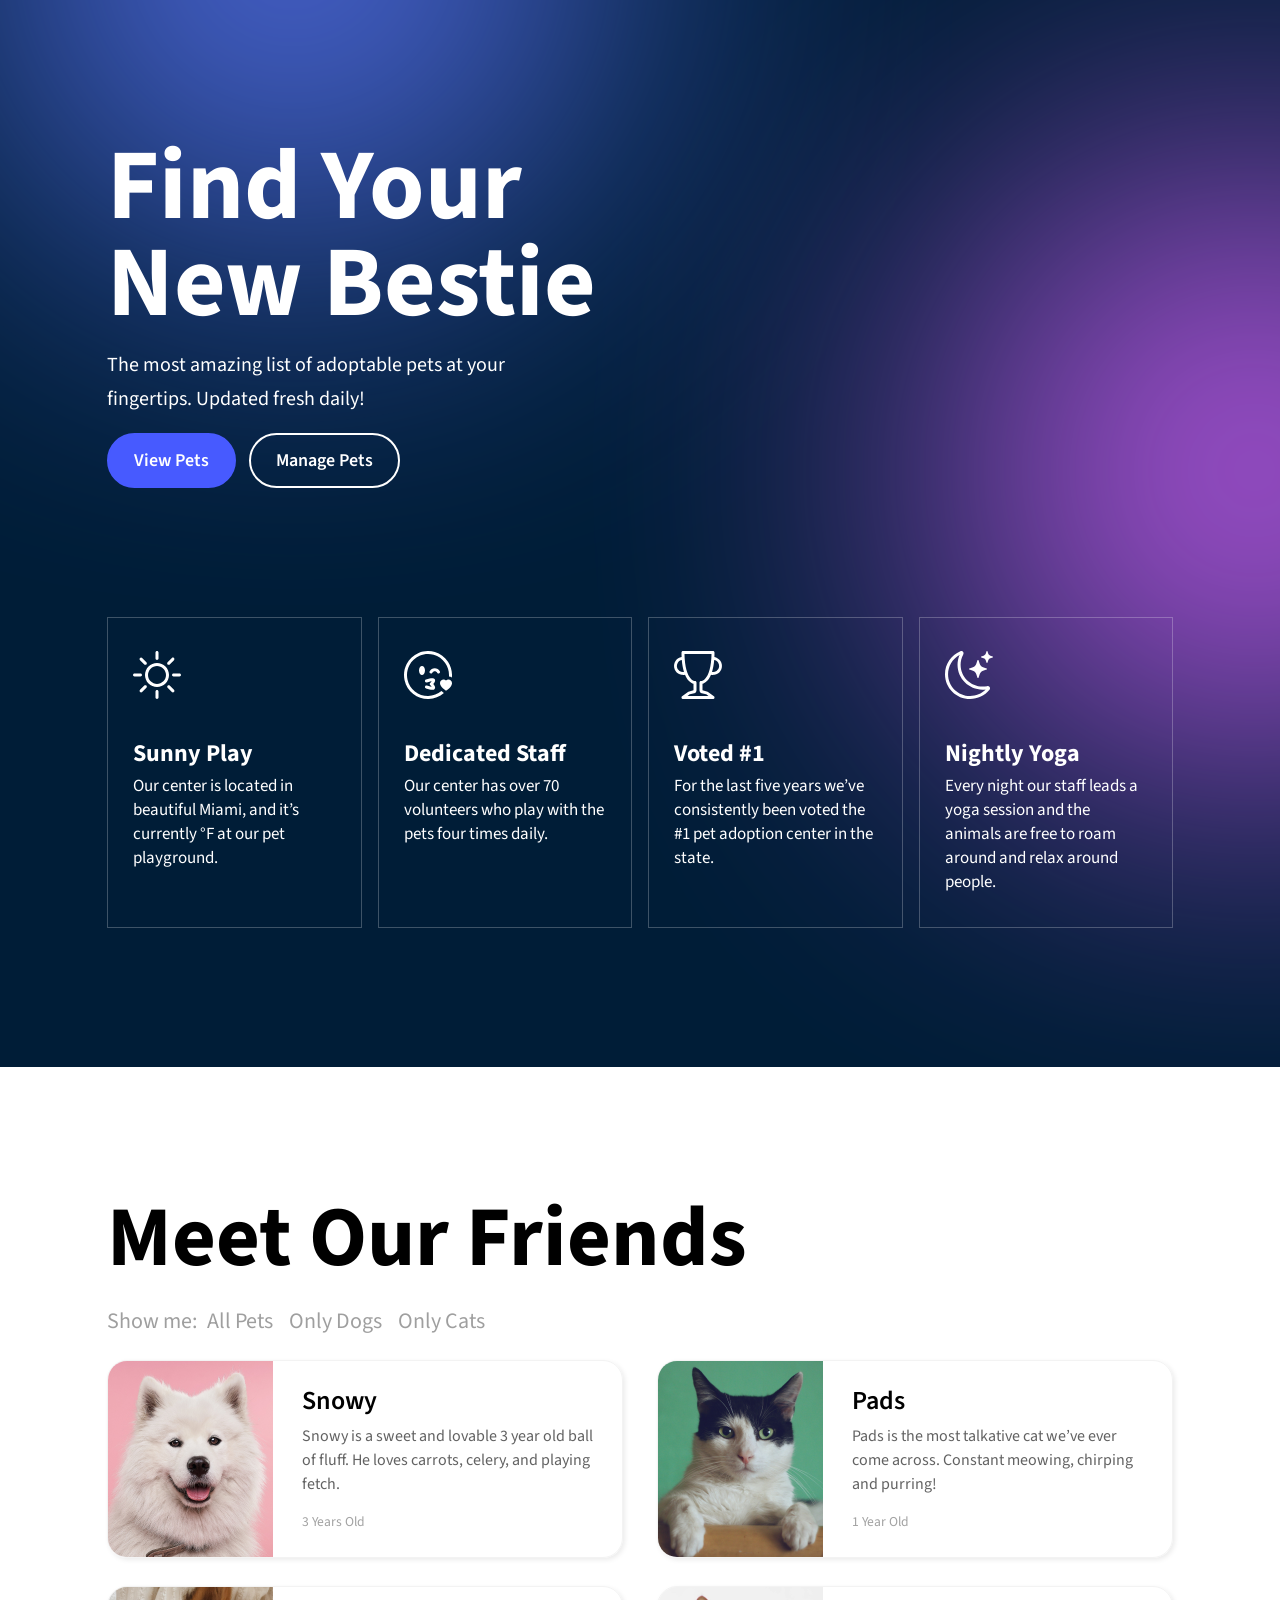
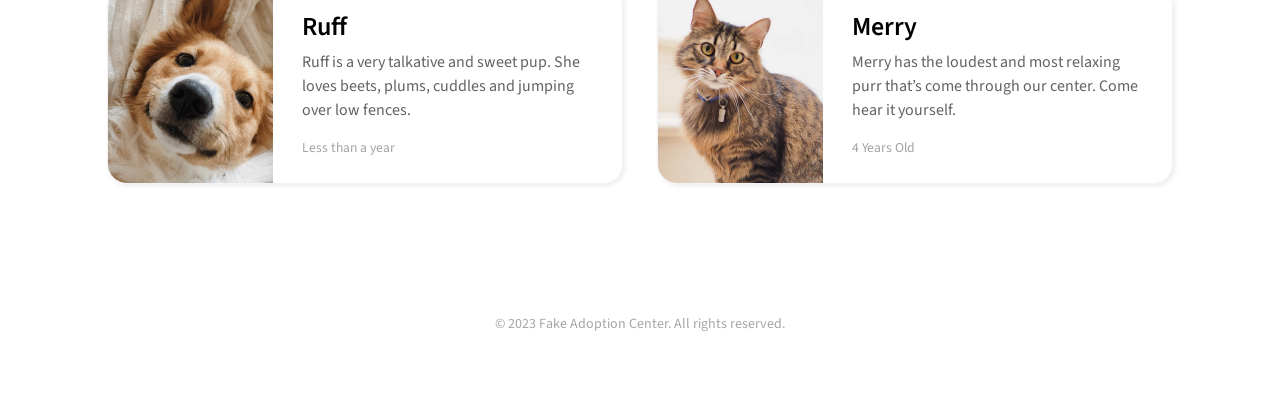
==== commit 948e2500: "Finished the dynamice temperature feature" ====
--- a/index.html
+++ b/index.html
@@ -1,9 +1,9 @@
-<!DOCTYPE html>
+<!doctype html>
 <html lang="en">
   <head>
     <meta charset="UTF-8" />
     <meta name="viewport" content="width=device-width, initial-scale=1.0" />
-    <title>Pet Adoption Center!!!</title>
+    <title>Pet Adoption Center</title>
     <link rel="preconnect" href="https://fonts.googleapis.com" />
     <link rel="preconnect" href="https://fonts.gstatic.com" crossorigin />
     <link
@@ -53,7 +53,8 @@
 
               <p>
                 Our center is located in beautiful Miami, and it&rsquo;s
-                currently 84°F at our pet playground.
+                currently <span id="temperature-output"></span>°F at our pet
+                playground.
               </p>
             </div>
             <div class="intro-feature">
@@ -233,5 +234,7 @@
     <footer class="site-footer">
       <p>&copy; 2023 Fake Adoption Center. All rights reserved.</p>
     </footer>
+
+    <script src="main.js"></script>
   </body>
 </html>
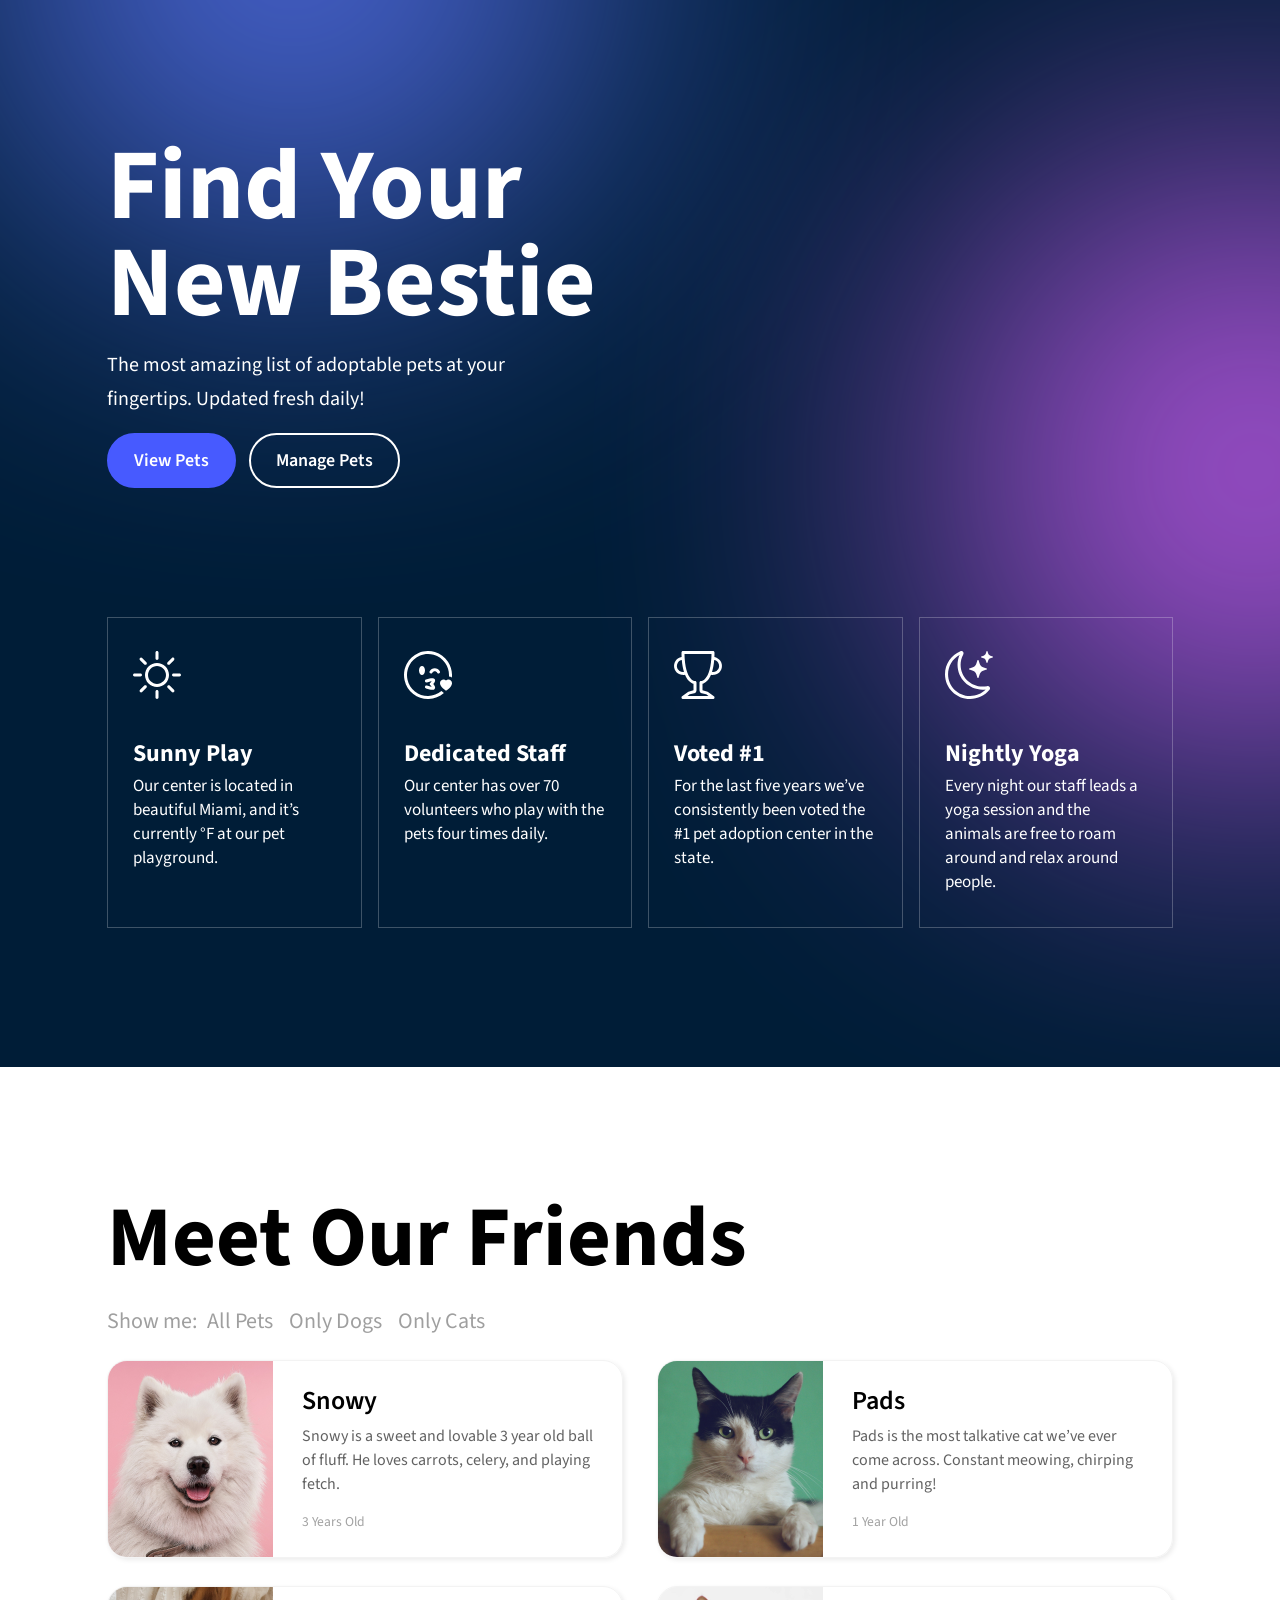
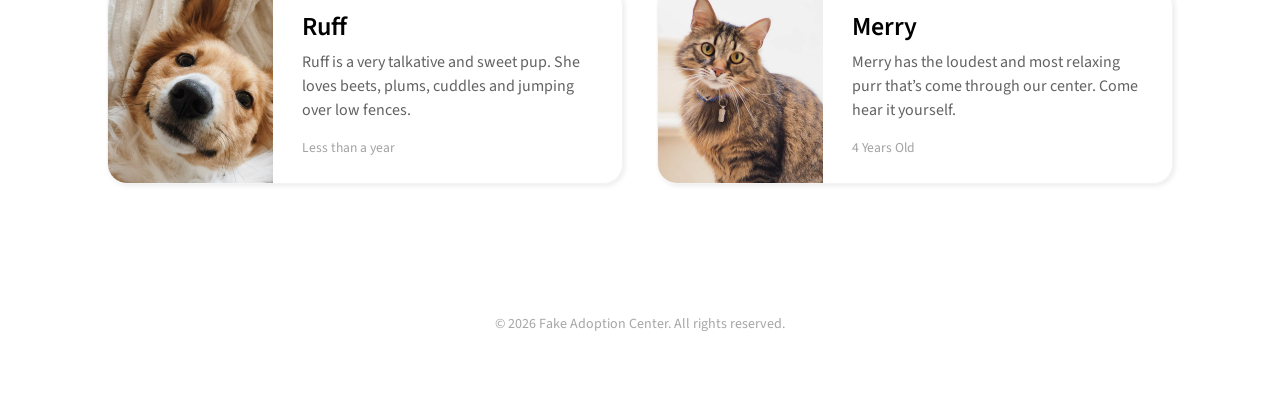
==== commit 04a7304b: "Changed year to 2026 in footer, and small cosmetic changes" ====
--- a/index.html
+++ b/index.html
@@ -232,7 +232,7 @@
     </div>
 
     <footer class="site-footer">
-      <p>&copy; 2023 Fake Adoption Center. All rights reserved.</p>
+      <p>&copy; 2026 Fake Adoption Center. All rights reserved.</p>
     </footer>
 
     <script src="main.js"></script>
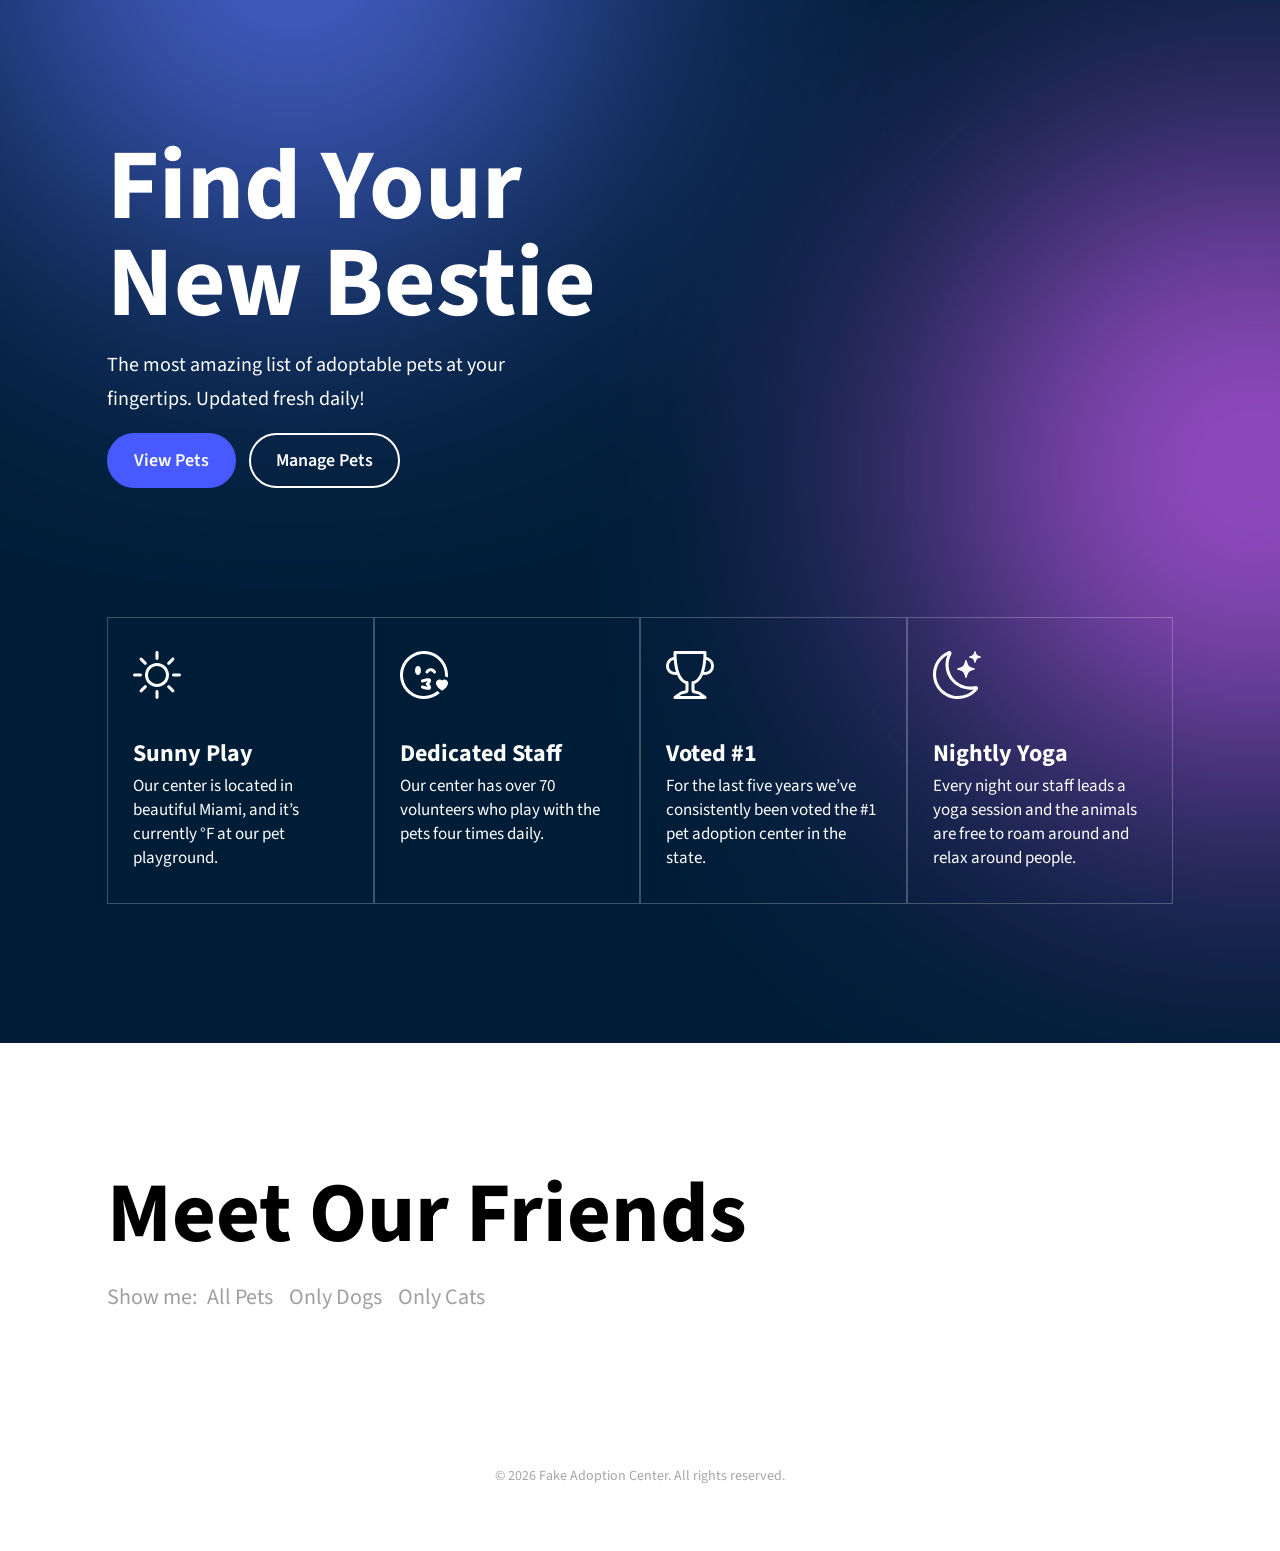
==== commit 21bbff9b: "minor changes" ====
--- a/index.html
+++ b/index.html
@@ -149,6 +149,7 @@
             </div>
           </div>
         </div>
+        <!-- end actual top content -->
 
         <div class="circle"></div>
         <div class="circle-two"></div>
@@ -165,10 +166,12 @@
           </p>
         </div>
 
-        <div class="list-of-pets">
+        <div class="list-of-pets"></div>
+
+        <template id="pet-card-template">
           <div class="pet-card">
             <div class="pet-card-text">
-              <h3>Snowy</h3>
+              <h3></h3>
               <p class="pet-description">
                 Snowy is a sweet and lovable 3 year old ball of fluff. He loves
                 carrots, celery, and playing fetch.
@@ -182,51 +185,7 @@
               />
             </div>
           </div>
-          <!--end of pet-card 1-->
-          <div class="pet-card">
-            <div class="pet-card-text">
-              <h3>Pads</h3>
-              <p class="pet-description">
-                Pads is the most talkative cat we&rsquo;ve ever come across.
-                Constant meowing, chirping and purring!
-              </p>
-              <p class="pet-age">1 Year Old</p>
-            </div>
-            <div class="pet-card-photo">
-              <img src="images/pads.jpg" alt="Cute cat with black eye patch" />
-            </div>
-          </div>
-          <!--end of pet-card 2-->
-          <div class="pet-card">
-            <div class="pet-card-text">
-              <h3>Ruff</h3>
-              <p class="pet-description">
-                Ruff is a very talkative and sweet pup. She loves beets, plums,
-                cuddles and jumping over low fences.
-              </p>
-              <p class="pet-age">Less than a year</p>
-            </div>
-            <div class="pet-card-photo">
-              <img src="images/ruff.jpg" alt="An adorable tan and white dog" />
-            </div>
-          </div>
-          <!--end of pet-card 3-->
-
-          <div class="pet-card">
-            <div class="pet-card-text">
-              <h3>Merry</h3>
-              <p class="pet-description">
-                Merry has the loudest and most relaxing purr that&rsquo;s come
-                through our center. Come hear it yourself.
-              </p>
-              <p class="pet-age">4 Years Old</p>
-            </div>
-            <div class="pet-card-photo">
-              <img src="images/merry.jpg" alt="Cuddly brown and tan cat" />
-            </div>
-          </div>
-          <!--end of pet-card 4-->
-        </div>
+        </template>
       </div>
       <!--end of list-of-pets-->
     </div>
--- a/styles.css
+++ b/styles.css
@@ -64,7 +64,9 @@
   text-decoration: none;
   padding: 13px 25px;
   border-radius: 1000px;
-  transition: background-color 0.3s ease-out, border 0.3s ease-out,
+  transition:
+    background-color 0.3s ease-out,
+    border 0.3s ease-out,
     color 0.3s ease-out;
 }
 
@@ -104,7 +106,7 @@
 
 .intro-features {
   display: grid;
-  column-gap: 16px;
+  /* column-gap: 16px; */
   row-gap: 16px;
 }
 
